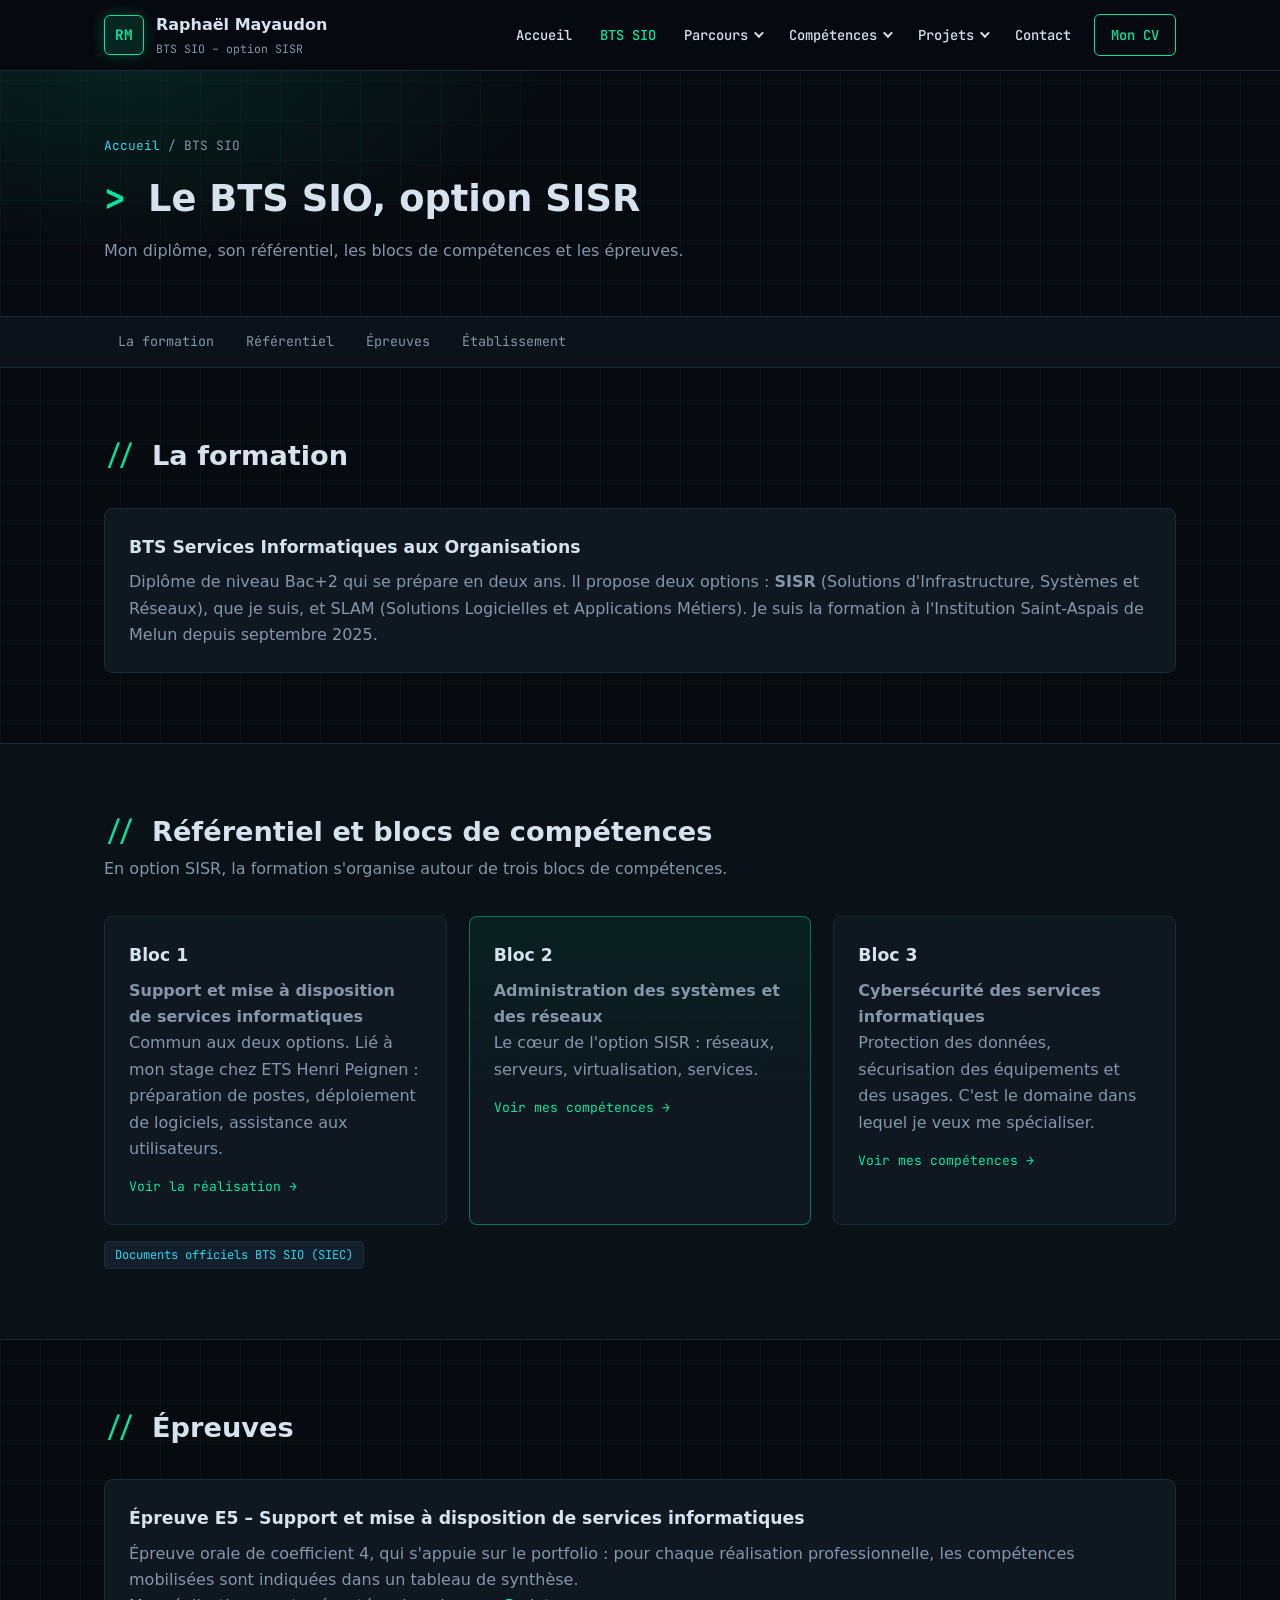
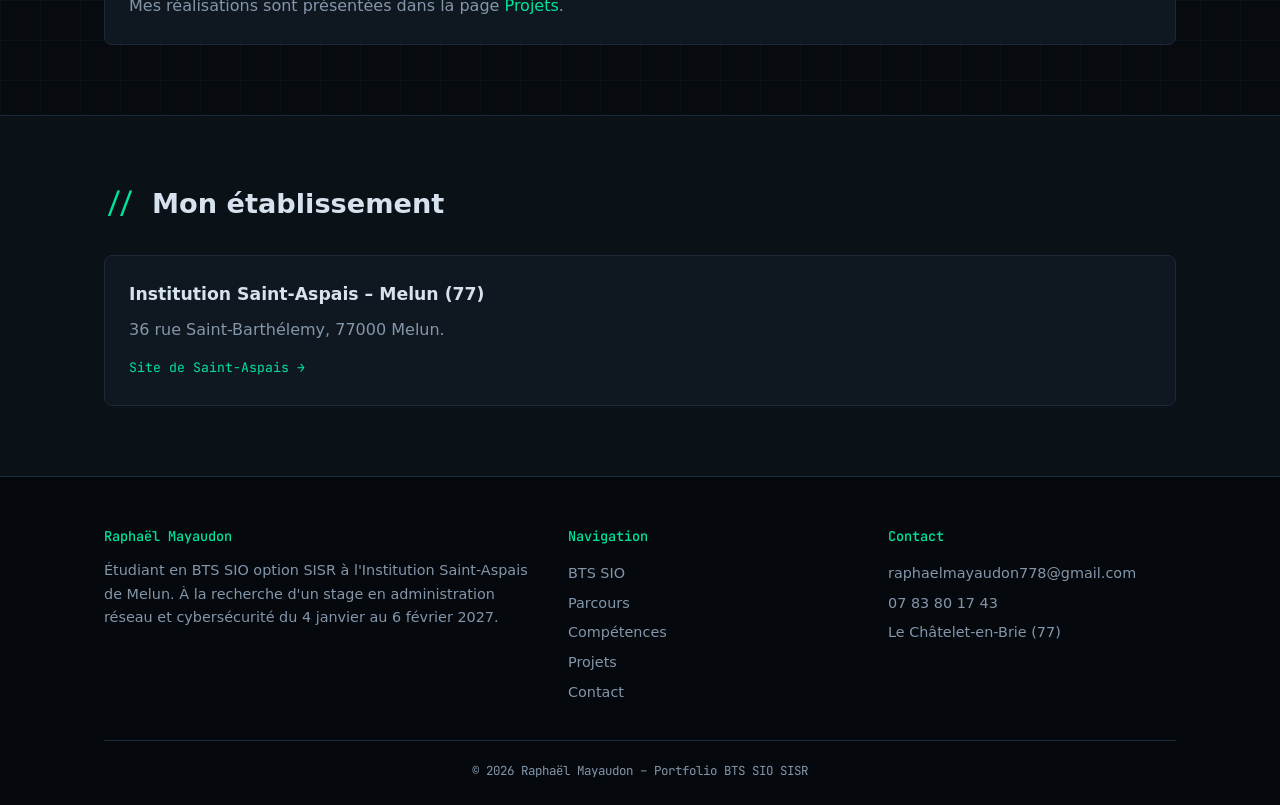
==== bts-sio.html @ 7f2e85d2 "Ajout de la page BTS SIO (référentiel, blocs, épreuve E5, établissement) et du menu Co-Authored-By: " ====
<!DOCTYPE html>
<html lang="fr">
<head>
    <meta charset="UTF-8">
    <meta name="viewport" content="width=device-width, initial-scale=1.0">
    <meta name="description" content="Le BTS SIO option SISR : référentiel, blocs de compétences, épreuves et établissement de formation.">
    <title>BTS SIO – Raphaël Mayaudon</title>
    <link rel="preconnect" href="https://fonts.googleapis.com">
    <link rel="preconnect" href="https://fonts.gstatic.com" crossorigin>
    <link href="https://fonts.googleapis.com/css2?family=JetBrains+Mono:wght@400;500;700&display=swap" rel="stylesheet">
    <link rel="stylesheet" href="portfolio.css">
</head>
<body>
    <header class="site-header">
        <div class="container navbar">
            <a href="index.html" class="brand">
                <span class="brand-logo">RM</span>
                <span>Raphaël Mayaudon<small>BTS SIO – option SISR</small></span>
            </a>

            <button class="burger" aria-label="Ouvrir le menu" aria-expanded="false"><span></span><span></span><span></span></button>

            <ul class="menu">
                <li><a href="index.html">Accueil</a></li>
                <li><a href="bts-sio.html" class="active">BTS SIO</a></li>
                <li>
                    <button aria-expanded="false">Parcours <i class="caret"></i></button>
                    <ul class="dropdown">
                        <li><a href="parcours.html#experiences">Expériences professionnelles<span>Stage, emplois</span></a></li>
                        <li><a href="parcours.html#formation">Formation<span>BTS SIO, Bac STI2D</span></a></li>
                        <li><a href="parcours.html#certifications">Certifications<span>CCNA, Linux, ANSSI</span></a></li>
                        <li><a href="parcours.html#profil">Qualités et centres d'intérêt</a></li>
                    </ul>
                </li>
                <li>
                    <button aria-expanded="false">Compétences <i class="caret"></i></button>
                    <ul class="dropdown">
                        <li><a href="competences.html#securite">Cybersécurité<span>Pare-feu, filtrage, bonnes pratiques</span></a></li>
                        <li><a href="competences.html#reseaux">Réseaux</a></li>
                        <li><a href="competences.html#systemes">Systèmes et virtualisation</a></li>
                        <li><a href="competences.html#developpement">Développement</a></li>
                        <li><a href="competences.html#logiciels">Logiciels et outils</a></li>
                    </ul>
                </li>
                <li>
                    <button aria-expanded="false">Projets <i class="caret"></i></button>
                    <ul class="dropdown">
                        <li><a href="projets.html#infrastructure">Infrastructure réseau d'entreprise</a></li>
                        <li><a href="projets.html#serveur-web">Serveur web Linux</a></li>
                        <li><a href="projets.html#virtualisation">Solution de virtualisation</a></li>
                        <li><a href="projets.html#radan">Déploiement logiciel en entreprise<span>Réalisé en stage</span></a></li>
                    </ul>
                </li>
                <li><a href="contact.html">Contact</a></li>
                <li><a href="CV_Raphael_MAYAUDON.pdf" class="btn-cv" target="_blank" rel="noopener">Mon CV</a></li>
            </ul>
        </div>
    </header>

    <main>
        <section class="page-header">
            <div class="container">
                <p class="breadcrumb"><a href="index.html">Accueil</a> / BTS SIO</p>
                <h1>Le BTS SIO, option SISR</h1>
                <p>Mon diplôme, son référentiel, les blocs de compétences et les épreuves.</p>
            </div>
        </section>

        <nav class="subnav" aria-label="Sections de la page">
            <div class="container">
                <ul>
                    <li><a href="#formation">La formation</a></li>
                    <li><a href="#referentiel">Référentiel</a></li>
                    <li><a href="#epreuves">Épreuves</a></li>
                    <li><a href="#etablissement">Établissement</a></li>
                </ul>
            </div>
        </nav>

        <section class="section" id="formation">
            <div class="container">
                <div class="section-title"><h2>La formation</h2></div>
                <div class="card">
                    <h3>BTS Services Informatiques aux Organisations</h3>
                    <p>Diplôme de niveau Bac+2 qui se prépare en deux ans. Il propose deux options : <strong>SISR</strong> (Solutions d'Infrastructure, Systèmes et Réseaux), que je suis, et SLAM (Solutions Logicielles et Applications Métiers). Je suis la formation à l'Institution Saint-Aspais de Melun depuis septembre 2025.</p>
                </div>
            </div>
        </section>

        <section class="section alt" id="referentiel">
            <div class="container">
                <div class="section-title">
                    <h2>Référentiel et blocs de compétences</h2>
                    <p>En option SISR, la formation s'organise autour de trois blocs de compétences.</p>
                </div>
                <div class="grid-3">
                    <article class="card">
                        <h3>Bloc 1</h3>
                        <p><strong>Support et mise à disposition de services informatiques</strong></p>
                        <p>Commun aux deux options. Lié à mon stage chez ETS Henri Peignen : préparation de postes, déploiement de logiciels, assistance aux utilisateurs.</p>
                        <a class="card-link" href="projets.html#radan">Voir la réalisation →</a>
                    </article>
                    <article class="card featured">
                        <h3>Bloc 2</h3>
                        <p><strong>Administration des systèmes et des réseaux</strong></p>
                        <p>Le cœur de l'option SISR : réseaux, serveurs, virtualisation, services.</p>
                        <a class="card-link" href="competences.html#reseaux">Voir mes compétences →</a>
                    </article>
                    <article class="card">
                        <h3>Bloc 3</h3>
                        <p><strong>Cybersécurité des services informatiques</strong></p>
                        <p>Protection des données, sécurisation des équipements et des usages. C'est le domaine dans lequel je veux me spécialiser.</p>
                        <a class="card-link" href="competences.html#securite">Voir mes compétences →</a>
                    </article>
                </div>
                <div class="tags">
                    <a class="tag" href="https://www.siec.education.fr/candidats/docutheque" target="_blank" rel="noopener">Documents officiels BTS SIO (SIEC)</a>
                </div>
            </div>
        </section>

        <section class="section" id="epreuves">
            <div class="container">
                <div class="section-title"><h2>Épreuves</h2></div>
                <div class="card">
                    <h3>Épreuve E5 – Support et mise à disposition de services informatiques</h3>
                    <p>Épreuve orale de coefficient 4, qui s'appuie sur le portfolio : pour chaque réalisation professionnelle, les compétences mobilisées sont indiquées dans un tableau de synthèse.</p>
                    <p>Mes réalisations sont présentées dans la page <a href="projets.html">Projets</a>.</p>
                </div>
            </div>
        </section>

        <section class="section alt" id="etablissement">
            <div class="container">
                <div class="section-title"><h2>Mon établissement</h2></div>
                <div class="card">
                    <h3>Institution Saint-Aspais – Melun (77)</h3>
                    <p>36 rue Saint-Barthélemy, 77000 Melun.</p>
                    <a class="card-link" href="http://www.lycee-st-aspais.org" target="_blank" rel="noopener">Site de Saint-Aspais →</a>
                </div>
            </div>
        </section>

    </main>

    <footer class="site-footer">
        <div class="container">
            <div class="footer-grid">
                <div>
                    <h4>Raphaël Mayaudon</h4>
                    <p>Étudiant en BTS SIO option SISR à l'Institution Saint-Aspais de Melun. À la recherche d'un stage en administration réseau et cybersécurité du 4 janvier au 6 février 2027.</p>
                </div>
                <div>
                    <h4>Navigation</h4>
                    <ul>
                        <li><a href="bts-sio.html">BTS SIO</a></li>
                        <li><a href="parcours.html">Parcours</a></li>
                        <li><a href="competences.html">Compétences</a></li>
                        <li><a href="projets.html">Projets</a></li>
                        <li><a href="contact.html">Contact</a></li>
                    </ul>
                </div>
                <div>
                    <h4>Contact</h4>
                    <ul>
                        <li><a href="mailto:raphaelmayaudon778@gmail.com">raphaelmayaudon778@gmail.com</a></li>
                        <li><a href="tel:+33783801743">07 83 80 17 43</a></li>
                        <li>Le Châtelet-en-Brie (77)</li>
                    </ul>
                </div>
            </div>
            <div class="footer-bottom">© <span id="year">2026</span> Raphaël Mayaudon – Portfolio BTS SIO SISR</div>
        </div>
    </footer>

    <script src="script.js"></script>
</body>
</html>
---- portfolio.css ----
/* =========================================================
   Portfolio – Raphaël Mayaudon – BTS SIO SISR
   Thème « cybersécurité » : sombre, vert/cyan, police terminal
   ========================================================= */

:root {
    --bg: #070b10;          /* fond de page */
    --bg-2: #0b1219;        /* sections alternées */
    --card: #0f1821;        /* cartes */
    --card-2: #131f2b;
    --border: #1c2a38;
    --text: #d6e2ee;        /* texte principal */
    --muted: #8496aa;       /* texte secondaire */
    --green: #00e59b;       /* accent principal */
    --green-dim: rgba(0, 229, 155, 0.12);
    --cyan: #2fd4f0;        /* accent secondaire */
    --red: #ff5f6d;
    --yellow: #ffc857;
    --radius: 8px;
    --mono: "JetBrains Mono", "Fira Code", Consolas, "Courier New", monospace;
    --sans: "Segoe UI", system-ui, -apple-system, Roboto, Arial, sans-serif;
    --max: 1120px;
}

* { margin: 0; padding: 0; box-sizing: border-box; }

html { scroll-behavior: smooth; scroll-padding-top: 90px; }

body {
    font-family: var(--sans);
    font-size: 16px;
    line-height: 1.65;
    color: var(--text);
    background-color: var(--bg);
    /* quadrillage discret façon écran de supervision */
    background-image:
        linear-gradient(rgba(47, 212, 240, 0.035) 1px, transparent 1px),
        linear-gradient(90deg, rgba(47, 212, 240, 0.035) 1px, transparent 1px);
    background-size: 40px 40px;
}

a { color: var(--green); text-decoration: none; }
a:hover { text-decoration: underline; }

img { max-width: 100%; display: block; }

::selection { background: var(--green); color: var(--bg); }

.container { max-width: var(--max); margin: 0 auto; padding: 0 24px; }

.mono { font-family: var(--mono); }
.accent { color: var(--green); }

/* ================= Barre de navigation ================= */
.site-header {
    position: sticky;
    top: 0;
    z-index: 1000;
    background: rgba(7, 11, 16, 0.88);
    backdrop-filter: blur(10px);
    border-bottom: 1px solid var(--border);
}

.navbar { display: flex; align-items: center; justify-content: space-between; height: 70px; }

.brand { display: flex; align-items: center; gap: 12px; color: var(--text); font-weight: 700; }
.brand:hover { text-decoration: none; }

.brand-logo {
    width: 40px; height: 40px;
    border-radius: 6px;
    border: 1px solid var(--green);
    color: var(--green);
    background: var(--green-dim);
    display: grid;
    place-items: center;
    font-family: var(--mono);
    font-size: 0.9rem;
    box-shadow: 0 0 14px rgba(0, 229, 155, 0.25);
}

.brand small { display: block; font-family: var(--mono); font-weight: 400; color: var(--muted); font-size: 0.72rem; }

.menu { display: flex; align-items: center; gap: 2px; list-style: none; }
.menu > li { position: relative; }

.menu > li > a,
.menu > li > button {
    display: flex;
    align-items: center;
    gap: 6px;
    padding: 9px 13px;
    border: 0;
    background: none;
    font-family: var(--mono);
    font-size: 0.86rem;
    font-weight: 500;
    color: var(--text);
    border-radius: 6px;
    cursor: pointer;
}

.menu > li > a:hover,
.menu > li > button:hover,
.menu > li.open > button { background: var(--green-dim); color: var(--green); text-decoration: none; }

.menu .active { color: var(--green); }

.caret {
    width: 7px; height: 7px;
    border-right: 2px solid currentColor;
    border-bottom: 2px solid currentColor;
    transform: rotate(45deg) translateY(-2px);
    transition: transform 0.2s;
}
.menu > li.open .caret { transform: rotate(-135deg) translateY(-1px); }

/* Menu déroulant */
.dropdown {
    position: absolute;
    top: calc(100% + 8px);
    left: 0;
    min-width: 250px;
    list-style: none;
    background: var(--card);
    border: 1px solid var(--border);
    border-top: 2px solid var(--green);
    border-radius: var(--radius);
    box-shadow: 0 16px 40px rgba(0, 0, 0, 0.55);
    padding: 8px;
    opacity: 0;
    visibility: hidden;
    transform: translateY(6px);
    transition: opacity 0.18s, transform 0.18s, visibility 0.18s;
}

@media (hover: hover) and (min-width: 901px) {
    .menu > li:hover > .dropdown { opacity: 1; visibility: visible; transform: translateY(0); }
}
.menu > li.open > .dropdown { opacity: 1; visibility: visible; transform: translateY(0); }

.dropdown a { display: block; padding: 9px 12px; border-radius: 5px; color: var(--text); font-size: 0.92rem; }
.dropdown a::before { content: "> "; font-family: var(--mono); color: var(--green); opacity: 0; transition: opacity 0.15s; }
.dropdown a:hover { background: var(--green-dim); color: var(--green); text-decoration: none; }
.dropdown a:hover::before { opacity: 1; }
.dropdown a span { display: block; font-size: 0.78rem; color: var(--muted); padding-left: 2ch; }

.btn-cv {
    margin-left: 8px;
    padding: 9px 16px !important;
    border: 1px solid var(--green) !important;
    color: var(--green) !important;
}
.btn-cv:hover { background: var(--green) !important; color: var(--bg) !important; }

.burger {
    display: none;
    width: 44px; height: 44px;
    border: 1px solid var(--border);
    border-radius: 6px;
    background: var(--card);
    cursor: pointer;
    align-items: center;
    justify-content: center;
    flex-direction: column;
    gap: 5px;
}
.burger span { display: block; width: 20px; height: 2px; background: var(--green); }

/* ================= Page d'accueil ================= */
.hero { padding: 90px 0 80px; position: relative; overflow: hidden; }
.hero::before {
    content: "";
    position: absolute;
    inset: 0;
    background:
        radial-gradient(600px 300px at 15% 20%, rgba(0, 229, 155, 0.12), transparent 70%),
        radial-gradient(500px 300px at 90% 80%, rgba(47, 212, 240, 0.10), transparent 70%);
    pointer-events: none;
}

.hero-grid { position: relative; display: grid; grid-template-columns: 1.1fr 1fr; gap: 48px; align-items: center; }

.eyebrow {
    display: inline-block;
    font-family: var(--mono);
    font-size: 0.82rem;
    color: var(--green);
    margin-bottom: 16px;
}

.hero h1 { font-size: 3rem; line-height: 1.1; margin-bottom: 10px; letter-spacing: -0.5px; }
.hero h2.role { font-family: var(--mono); font-size: 1.15rem; font-weight: 500; color: var(--cyan); margin-bottom: 18px; }
.hero .lead { font-size: 1.08rem; color: var(--muted); max-width: 560px; }

.availability {
    display: inline-flex;
    align-items: center;
    gap: 10px;
    margin-top: 26px;
    padding: 9px 14px;
    border: 1px solid rgba(0, 229, 155, 0.35);
    border-radius: 6px;
    background: var(--green-dim);
    font-family: var(--mono);
    font-size: 0.85rem;
    color: var(--text);
}
.dot { width: 9px; height: 9px; border-radius: 50%; background: var(--green); box-shadow: 0 0 10px var(--green); animation: pulse 1.8s infinite; }

.hero-actions { display: flex; gap: 12px; flex-wrap: wrap; margin-top: 28px; }

.btn {
    display: inline-block;
    padding: 11px 20px;
    border-radius: 6px;
    font-family: var(--mono);
    font-weight: 600;
    font-size: 0.88rem;
    border: 1px solid transparent;
    transition: background 0.2s, color 0.2s, box-shadow 0.2s, border-color 0.2s;
}
.btn:hover { text-decoration: none; }
.btn-primary, .btn-light { background: var(--green); color: var(--bg); }
.btn-primary:hover, .btn-light:hover { box-shadow: 0 0 20px rgba(0, 229, 155, 0.45); }
.btn-outline { border-color: var(--border); color: var(--text); }
.btn-outline:hover { border-color: var(--green); color: var(--green); }

/* Fenêtre de terminal */
.terminal {
    background: #05080c;
    border: 1px solid var(--border);
    border-radius: 10px;
    box-shadow: 0 20px 60px rgba(0, 0, 0, 0.6), 0 0 0 1px rgba(0, 229, 155, 0.06);
    overflow: hidden;
    font-family: var(--mono);
    font-size: 0.86rem;
}
.term-bar {
    display: flex;
    align-items: center;
    gap: 7px;
    padding: 10px 14px;
    background: #0c131b;
    border-bottom: 1px solid var(--border);
    color: var(--muted);
    font-size: 0.78rem;
}
.term-bar i { width: 11px; height: 11px; border-radius: 50%; display: inline-block; }
.term-bar i:nth-child(1) { background: var(--red); }
.term-bar i:nth-child(2) { background: var(--yellow); }
.term-bar i:nth-child(3) { background: var(--green); }
.term-bar span { margin-left: 8px; }
.term-body { padding: 18px 20px 22px; min-height: 300px; line-height: 1.75; }
.term-body .line { white-space: pre-wrap; }
.prompt { color: var(--green); }
.prompt b { color: var(--cyan); font-weight: 500; }
.out { color: var(--text); }
.out .k { color: var(--muted); }
.ok { color: var(--green); }
.cursor { display: inline-block; width: 8px; height: 1.05em; background: var(--green); vertical-align: text-bottom; animation: blink 1s steps(1) infinite; }

/* En-tête des pages internes */
.page-header { padding: 64px 0 52px; border-bottom: 1px solid var(--border); position: relative; overflow: hidden; }
.page-header::before {
    content: "";
    position: absolute;
    inset: 0;
    background: radial-gradient(600px 250px at 10% 0%, rgba(0, 229, 155, 0.10), transparent 70%);
    pointer-events: none;
}
.page-header .container { position: relative; }
.page-header h1 { font-size: 2.3rem; margin-bottom: 8px; }
.page-header h1::before { content: "> "; font-family: var(--mono); color: var(--green); }
.page-header p { color: var(--muted); max-width: 700px; }
.breadcrumb { font-family: var(--mono); font-size: 0.8rem; color: var(--muted); margin-bottom: 12px; }
.breadcrumb a { color: var(--cyan); }

/* Sous-menu d'une page */
.subnav { background: var(--bg-2); border-bottom: 1px solid var(--border); position: sticky; top: 70px; z-index: 50; }
.subnav ul { display: flex; gap: 4px; list-style: none; overflow-x: auto; }
.subnav a {
    display: block;
    padding: 13px 14px;
    color: var(--muted);
    font-family: var(--mono);
    font-size: 0.84rem;
    white-space: nowrap;
    border-bottom: 2px solid transparent;
}
.subnav a:hover { color: var(--green); border-bottom-color: var(--green); text-decoration: none; }

/* ================= Sections ================= */
.section { padding: 70px 0; }
.section + .section { border-top: 1px solid var(--border); }
.section.alt { background: rgba(11, 18, 25, 0.85); }

.section-title { margin-bottom: 34px; }
.section-title h2 { font-size: 1.7rem; line-height: 1.3; }
.section-title h2::before { content: "// "; font-family: var(--mono); color: var(--green); font-weight: 400; }
.section-title p { color: var(--muted); margin-top: 6px; max-width: 680px; }

/* Grilles */
.grid-2 { display: grid; grid-template-columns: repeat(2, 1fr); gap: 22px; }
.grid-3 { display: grid; grid-template-columns: repeat(3, 1fr); gap: 22px; }
.grid-4 { display: grid; grid-template-columns: repeat(4, 1fr); gap: 18px; }

/* Cartes */
.card {
    background: var(--card);
    border: 1px solid var(--border);
    border-radius: var(--radius);
    padding: 24px;
    position: relative;
}
a.card { display: block; color: inherit; transition: border-color 0.2s, transform 0.2s, box-shadow 0.2s; }
a.card:hover { border-color: var(--green); transform: translateY(-3px); box-shadow: 0 0 24px rgba(0, 229, 155, 0.12); text-decoration: none; }

.card h3 { font-size: 1.08rem; margin-bottom: 8px; color: var(--text); }
.card p { color: var(--muted); }

.card-link { display: inline-block; margin-top: 14px; font-family: var(--mono); font-size: 0.82rem; color: var(--green); }

.card.featured { border-color: rgba(0, 229, 155, 0.45); background: linear-gradient(180deg, rgba(0, 229, 155, 0.07), var(--card) 60%); }
.badge {
    position: absolute;
    top: 16px; right: 16px;
    font-family: var(--mono);
    font-size: 0.7rem;
    padding: 2px 8px;
    border-radius: 4px;
    border: 1px solid var(--green);
    color: var(--green);
}

.icon-box {
    width: 42px; height: 42px;
    border-radius: 8px;
    background: var(--green-dim);
    border: 1px solid rgba(0, 229, 155, 0.25);
    color: var(--green);
    display: grid;
    place-items: center;
    margin-bottom: 16px;
}
.icon-box svg { width: 21px; height: 21px; }

/* Listes */
.list { list-style: none; }
.list li { position: relative; padding: 4px 0 4px 22px; color: var(--text); }
.list li::before { content: "▸"; position: absolute; left: 2px; top: 4px; color: var(--green); font-size: 0.9rem; }

/* Étiquettes */
.tags { display: flex; flex-wrap: wrap; gap: 8px; margin-top: 16px; }
.tag {
    display: inline-block;
    padding: 3px 10px;
    border-radius: 4px;
    border: 1px solid var(--border);
    background: var(--card-2);
    color: var(--cyan);
    font-family: var(--mono);
    font-size: 0.76rem;
}
a.tag:hover { border-color: var(--green); color: var(--green); text-decoration: none; }

/* Chiffres clés */
.stats { display: grid; grid-template-columns: repeat(4, 1fr); gap: 18px; }
.stat { text-align: center; padding: 22px; }
.stat strong { display: block; font-family: var(--mono); font-size: 1.7rem; color: var(--green); line-height: 1.25; }
.stat span { color: var(--muted); font-size: 0.88rem; }

/* ================= Frise chronologique ================= */
.timeline { position: relative; padding-left: 30px; }
.timeline::before { content: ""; position: absolute; left: 8px; top: 6px; bottom: 6px; width: 2px; background: linear-gradient(var(--green), var(--border)); }
.timeline-item { margin-bottom: 26px; }
.timeline-item:last-child { margin-bottom: 0; }
.timeline-item::before {
    content: "";
    position: absolute;
    left: -28px; top: 26px;
    width: 12px; height: 12px;
    border-radius: 50%;
    background: var(--bg);
    border: 2px solid var(--green);
    box-shadow: 0 0 8px rgba(0, 229, 155, 0.6);
}
.timeline-head { display: flex; justify-content: space-between; align-items: flex-start; gap: 16px; flex-wrap: wrap; margin-bottom: 10px; }
.timeline-head h3 { margin-bottom: 2px; }
.org { color: var(--cyan); font-family: var(--mono); font-size: 0.88rem; }
.date {
    flex-shrink: 0;
    padding: 3px 10px;
    border-radius: 4px;
    border: 1px solid var(--border);
    background: var(--card-2);
    color: var(--muted);
    font-family: var(--mono);
    font-size: 0.78rem;
}

/* ================= Accordéons ================= */
details.accordion { background: var(--card); border: 1px solid var(--border); border-radius: var(--radius); margin-bottom: 12px; }
details.accordion[open] { border-color: rgba(0, 229, 155, 0.4); }
details.accordion summary {
    list-style: none;
    cursor: pointer;
    padding: 17px 22px;
    display: flex;
    justify-content: space-between;
    align-items: center;
    gap: 16px;
    font-family: var(--mono);
    font-size: 0.95rem;
    color: var(--text);
}
details.accordion summary::before { content: "$ "; color: var(--green); }
details.accordion summary span { flex: 1; }
details.accordion summary::-webkit-details-marker { display: none; }
details.accordion summary::after { content: "[+]"; color: var(--green); font-size: 0.85rem; }
details.accordion[open] summary::after { content: "[−]"; }
details.accordion[open] summary { border-bottom: 1px solid var(--border); }
.accordion-body { padding: 18px 22px 22px; }
.accordion-body p { color: var(--muted); margin-bottom: 10px; }

/* Tableau des compétences */
.skill-table { width: 100%; border-collapse: collapse; font-size: 0.94rem; }
.skill-table th, .skill-table td { text-align: left; padding: 12px 14px; border-bottom: 1px solid var(--border); vertical-align: top; }
.skill-table th { color: var(--green); font-family: var(--mono); font-weight: 500; font-size: 0.76rem; text-transform: uppercase; letter-spacing: 1px; }
.skill-table td { color: var(--muted); }
.skill-table td:first-child { color: var(--text); font-weight: 600; white-space: nowrap; }
.skill-table tr:hover td { background: rgba(0, 229, 155, 0.03); }
.skill-table a { color: var(--cyan); }

/* Encadré */
.callout {
    border: 1px solid rgba(0, 229, 155, 0.35);
    border-left: 3px solid var(--green);
    background: var(--green-dim);
    padding: 16px 20px;
    border-radius: 0 var(--radius) var(--radius) 0;
    color: var(--text);
}

/* À propos */
.about { display: grid; grid-template-columns: 240px 1fr; gap: 48px; align-items: start; }
.avatar {
    width: 220px; height: 220px;
    border-radius: 10px;
    border: 1px solid var(--green);
    background: radial-gradient(circle at 30% 30%, rgba(0, 229, 155, 0.18), var(--card) 70%);
    color: var(--green);
    display: grid;
    place-items: center;
    font-family: var(--mono);
    font-size: 3.2rem;
    overflow: hidden;
    box-shadow: 0 0 30px rgba(0, 229, 155, 0.15);
}
.avatar img { width: 100%; height: 100%; object-fit: cover; }
.about p { margin-bottom: 14px; color: var(--text); }

/* Contact */
.contact-item { display: flex; gap: 16px; align-items: flex-start; }
.contact-item .icon-box { margin-bottom: 0; flex-shrink: 0; }
.contact-item strong { display: block; color: var(--text); }
.contact-item span, .contact-item a { color: var(--muted); word-break: break-word; }
.contact-item a:hover { color: var(--green); }

/* Bandeau final */
.cta {
    border: 1px solid rgba(0, 229, 155, 0.4);
    background: linear-gradient(120deg, rgba(0, 229, 155, 0.10), rgba(47, 212, 240, 0.06));
    border-radius: 10px;
    padding: 38px;
    display: flex;
    align-items: center;
    justify-content: space-between;
    gap: 24px;
    flex-wrap: wrap;
}
.cta h2 { font-size: 1.45rem; }
.cta p { color: var(--muted); font-family: var(--mono); font-size: 0.9rem; }

/* ================= Pied de page ================= */
.site-footer { background: #05080c; border-top: 1px solid var(--border); color: var(--muted); padding: 48px 0 24px; font-size: 0.9rem; }
.footer-grid { display: grid; grid-template-columns: 1.5fr 1fr 1fr; gap: 32px; margin-bottom: 32px; }
.site-footer h4 { color: var(--green); font-family: var(--mono); font-weight: 500; margin-bottom: 12px; font-size: 0.85rem; }
.site-footer ul { list-style: none; }
.site-footer li { padding: 3px 0; }
.site-footer a { color: var(--muted); }
.site-footer a:hover { color: var(--green); }
.footer-bottom { border-top: 1px solid var(--border); padding-top: 20px; text-align: center; font-family: var(--mono); font-size: 0.78rem; }

/* ================= Animations ================= */
@keyframes blink { 50% { opacity: 0; } }
@keyframes pulse { 0%, 100% { opacity: 1; } 50% { opacity: 0.35; } }

@media (prefers-reduced-motion: reduce) {
    *, *::before, *::after { animation: none !important; transition: none !important; }
}

/* ================= Responsive ================= */
@media (max-width: 1000px) {
    .grid-4, .stats { grid-template-columns: repeat(2, 1fr); }
    .grid-3 { grid-template-columns: repeat(2, 1fr); }
}

@media (max-width: 900px) {
    .burger { display: flex; }
    .menu {
        position: absolute;
        top: 70px; left: 0; right: 0;
        flex-direction: column;
        align-items: stretch;
        gap: 0;
        background: var(--bg);
        border-bottom: 1px solid var(--border);
        padding: 8px 16px 16px;
        display: none;
        max-height: calc(100vh - 70px);
        overflow-y: auto;
    }
    .menu.show { display: flex; }
    .menu > li > a, .menu > li > button { width: 100%; justify-content: space-between; padding: 14px 8px; font-size: 0.95rem; }
    .btn-cv { margin: 8px 0 0; justify-content: center !important; }
    .dropdown { position: static; box-shadow: none; border: 0; border-left: 1px solid var(--green); border-radius: 0; background: none; padding: 0 0 8px 12px; margin-left: 8px; display: none; opacity: 1; visibility: visible; transform: none; }
    .menu > li.open > .dropdown { display: block; }
    .hero-grid, .about, .grid-2 { grid-template-columns: 1fr; }
    .hero h1 { font-size: 2.3rem; }
    .avatar { width: 160px; height: 160px; font-size: 2.4rem; }
    .footer-grid { grid-template-columns: 1fr; }
    .subnav { top: 70px; }
}

@media (max-width: 600px) {
    .grid-3, .grid-4, .stats { grid-template-columns: 1fr; }
    .section { padding: 52px 0; }
    .page-header h1 { font-size: 1.8rem; }
    .cta { padding: 26px; }
    .term-body { min-height: 0; font-size: 0.8rem; }
    .skill-table td:first-child { white-space: normal; }
}
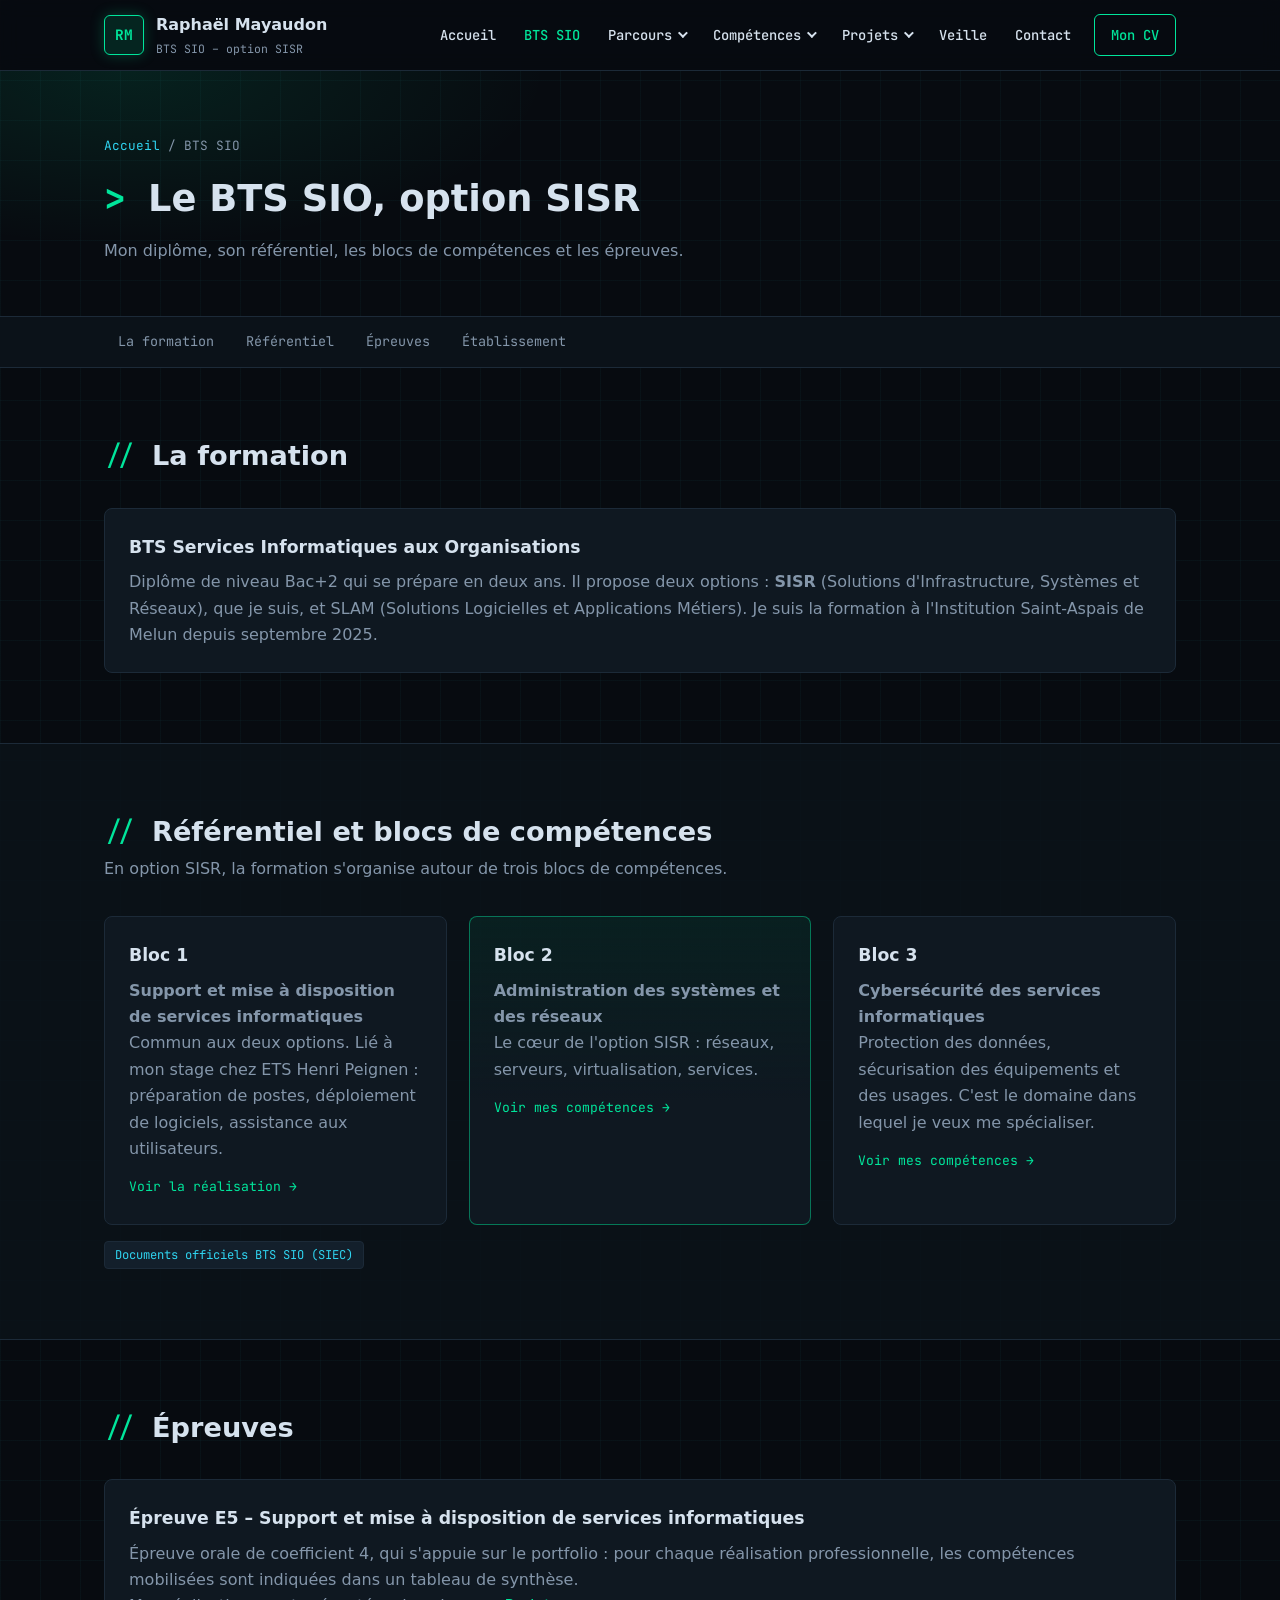
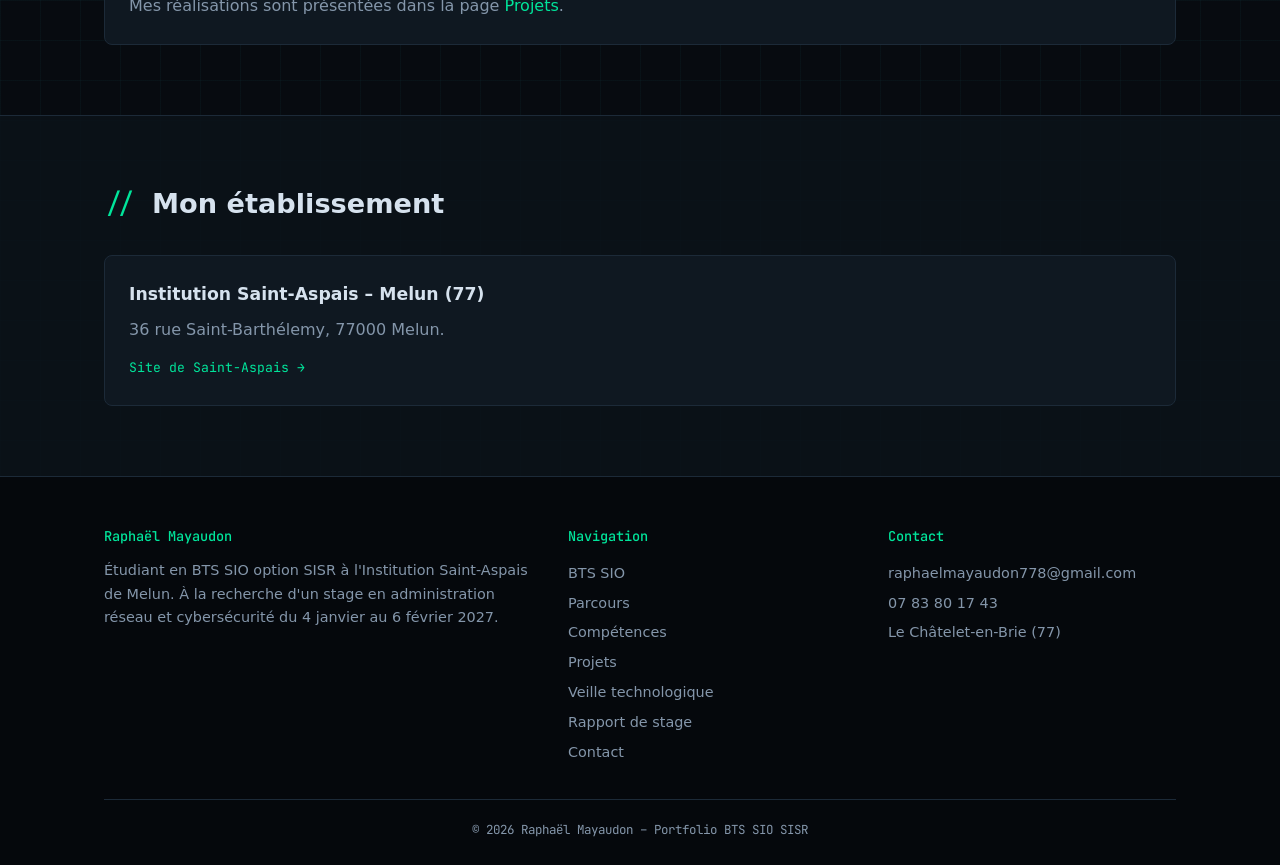
==== commit b0a80db3: "Ajout du rapport de stage, de la veille (BrixHub), de 3 réalisations de stage et des outils NinjaOne" ====
--- a/bts-sio.html
+++ b/bts-sio.html
@@ -28,6 +28,7 @@
                     <ul class="dropdown">
                         <li><a href="parcours.html#experiences">Expériences professionnelles<span>Stage, emplois</span></a></li>
                         <li><a href="parcours.html#formation">Formation<span>BTS SIO, Bac STI2D</span></a></li>
+                        <li><a href="rapport-stage.html">Rapport de stage<span>Stage chez ETS Henri Peignen</span></a></li>
                         <li><a href="parcours.html#certifications">Certifications<span>CCNA, Linux, ANSSI</span></a></li>
                         <li><a href="parcours.html#profil">Qualités et centres d'intérêt</a></li>
                     </ul>
@@ -49,8 +50,12 @@
                         <li><a href="projets.html#serveur-web">Serveur web Linux</a></li>
                         <li><a href="projets.html#virtualisation">Solution de virtualisation</a></li>
                         <li><a href="projets.html#radan">Déploiement logiciel en entreprise<span>Réalisé en stage</span></a></li>
+                        <li><a href="projets.html#ninjaone">Gestion des vulnérabilités (NinjaOne)<span>Réalisé en stage</span></a></li>
+                        <li><a href="projets.html#poste">Installation d'un poste utilisateur<span>Réalisé en stage</span></a></li>
+                        <li><a href="projets.html#rj45">Réalisation d'un câble RJ45<span>Réalisé en stage</span></a></li>
                     </ul>
                 </li>
+                <li><a href="veille.html">Veille</a></li>
                 <li><a href="contact.html">Contact</a></li>
                 <li><a href="CV_Raphael_MAYAUDON.pdf" class="btn-cv" target="_blank" rel="noopener">Mon CV</a></li>
             </ul>
@@ -157,6 +162,8 @@
                         <li><a href="parcours.html">Parcours</a></li>
                         <li><a href="competences.html">Compétences</a></li>
                         <li><a href="projets.html">Projets</a></li>
+                        <li><a href="veille.html">Veille technologique</a></li>
+                        <li><a href="rapport-stage.html">Rapport de stage</a></li>
                         <li><a href="contact.html">Contact</a></li>
                     </ul>
                 </div>
